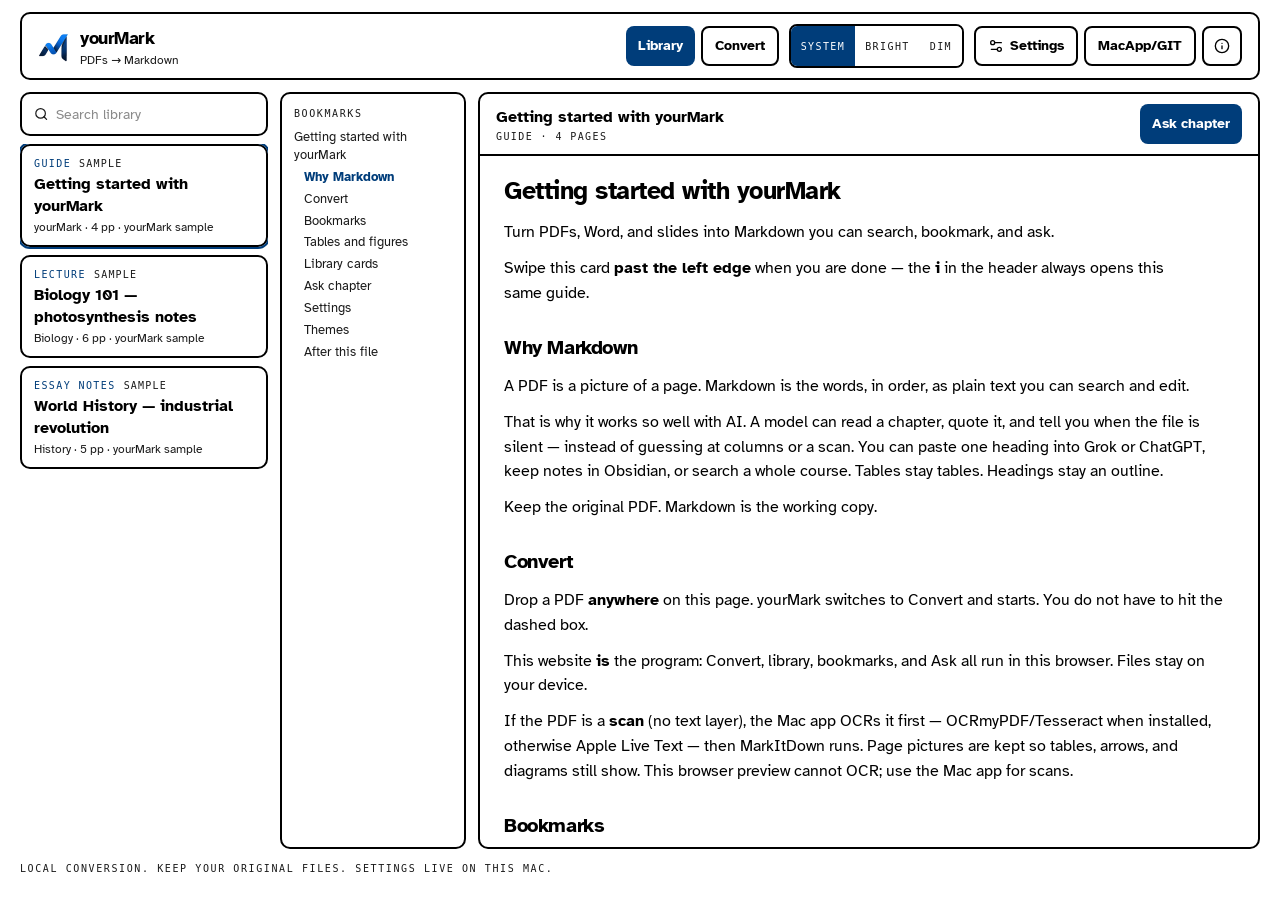
==== yourMark/index.html @ f0de99e9 "Getting started: OCR on the Mac app for scans." ====
<!DOCTYPE html>
<html lang="en">
  <head>
    <meta charset="utf-8" />
    <meta name="viewport" content="width=device-width, initial-scale=1" />
    <title>yourMark</title>
    <meta
      name="description"
      content="Convert PDFs to Markdown in this browser. Files stay on your device."
    />
    <link rel="icon" type="image/png" href="./favicon-32.png" />
    <link rel="icon" type="image/svg+xml" href="./favicon.svg" />
    <link rel="icon" type="image/png" sizes="32x32" href="./favicon.png" />
    <link rel="apple-touch-icon" href="./apple-touch-icon.png" />
    <link rel="apple-touch-icon" href="./apple-touch-icon.png" />
    <link rel="preconnect" href="https://fonts.googleapis.com" />
    <link rel="preconnect" href="https://fonts.gstatic.com" crossorigin />
    <link
      href="https://fonts.googleapis.com/css2?family=Atkinson+Hyperlegible:wght@400;700&display=swap"
      rel="stylesheet"
    />
    <script type="module" crossorigin src="/yourMark/assets/index-t9VsDjRq.js"></script>
    <link rel="stylesheet" crossorigin href="/yourMark/assets/index-DgCnzAIP.css">
  </head>
  <body>
    <div id="root"></div>
  </body>
</html>
---- yourMark/assets/index-DgCnzAIP.css ----
/*! tailwindcss v4.3.3 | MIT License | https://tailwindcss.com */
@layer properties{@supports (((-webkit-hyphens:none)) and (not (margin-trim:inline))) or ((-moz-orient:inline) and (not (color:rgb(from red r g b)))){*,:before,:after,::backdrop{--tw-rotate-x:initial;--tw-rotate-y:initial;--tw-rotate-z:initial;--tw-skew-x:initial;--tw-skew-y:initial;--tw-pan-x:initial;--tw-pan-y:initial;--tw-pinch-zoom:initial;--tw-space-y-reverse:0;--tw-border-style:solid;--tw-leading:initial;--tw-font-weight:initial;--tw-tracking:initial;--tw-shadow:0 0 #0000;--tw-shadow-color:initial;--tw-shadow-alpha:100%;--tw-inset-shadow:0 0 #0000;--tw-inset-shadow-color:initial;--tw-inset-shadow-alpha:100%;--tw-ring-color:initial;--tw-ring-shadow:0 0 #0000;--tw-inset-ring-color:initial;--tw-inset-ring-shadow:0 0 #0000;--tw-ring-inset:initial;--tw-ring-offset-width:0px;--tw-ring-offset-color:#fff;--tw-ring-offset-shadow:0 0 #0000;--tw-outline-style:solid;--tw-ease:initial}}}@layer theme{:root,:host{--font-sans:"Atkinson Hyperlegible", -apple-system, BlinkMacSystemFont, "Segoe UI", system-ui, sans-serif;--font-mono:ui-monospace, "SFMono-Regular", Menlo, Consolas, monospace;--color-red-500:oklch(63.7% .237 25.331);--color-zinc-50:oklch(98.5% 0 none);--color-zinc-400:oklch(70.5% .015 286.067);--color-zinc-500:oklch(55.2% .016 285.938);--color-zinc-900:oklch(21% .006 285.885);--color-zinc-950:oklch(14.1% .005 285.823);--color-neutral-100:oklch(97% 0 none);--color-neutral-300:oklch(87% 0 none);--color-neutral-700:oklch(37.1% 0 none);--color-neutral-900:oklch(20.5% 0 none);--color-black:#000;--color-white:#fff;--spacing:.25rem;--container-sm:24rem;--container-md:28rem;--container-xl:36rem;--text-xs:.75rem;--text-xs--line-height:calc(1 / .75);--text-sm:.875rem;--text-sm--line-height:calc(1.25 / .875);--text-lg:1.125rem;--text-lg--line-height:calc(1.75 / 1.125);--text-2xl:1.5rem;--text-2xl--line-height:calc(2 / 1.5);--font-weight-normal:400;--font-weight-medium:500;--font-weight-semibold:600;--font-weight-bold:700;--tracking-tight:-.025em;--tracking-wider:.05em;--leading-snug:1.375;--leading-relaxed:1.625;--radius-md:10px;--ease-out:cubic-bezier(0, 0, .2, 1);--default-transition-duration:.15s;--default-transition-timing-function:cubic-bezier(.4, 0, .2, 1);--default-font-family:var(--font-sans);--default-mono-font-family:var(--font-mono);--color-fg:var(--fg);--color-muted:var(--muted);--color-line:var(--line);--color-panel:var(--panel);--color-field:var(--field);--color-accent:var(--accent);--color-btn:var(--btn);--color-btn-text:var(--btn-text);--color-placeholder:var(--placeholder);--color-stale:var(--stale);--color-good:var(--good)}}@layer base{*,:after,:before,::backdrop{box-sizing:border-box;border:0 solid;margin:0;padding:0}::file-selector-button{box-sizing:border-box;border:0 solid;margin:0;padding:0}html,:host{-webkit-text-size-adjust:100%;tab-size:4;line-height:1.5;font-family:var(--default-font-family,-apple-system, BlinkMacSystemFont, "Segoe UI", Roboto, "Helvetica Neue", "Noto Sans", Arial, sans-serif, "Apple Color Emoji", "Segoe UI Emoji", "Segoe UI Symbol", "Noto Color Emoji");font-feature-settings:var(--default-font-feature-settings,normal);font-variation-settings:var(--default-font-variation-settings,normal);-webkit-tap-highlight-color:transparent}hr{height:0;color:inherit;border-top-width:1px}abbr:where([title]){-webkit-text-decoration:underline dotted;text-decoration:underline dotted}h1,h2,h3,h4,h5,h6{font-size:inherit;font-weight:inherit}a{color:inherit;-webkit-text-decoration:inherit;-webkit-text-decoration:inherit;-webkit-text-decoration:inherit;-webkit-text-decoration:inherit;text-decoration:inherit}b,strong{font-weight:bolder}code,kbd,samp,pre{font-family:var(--default-mono-font-family,ui-monospace, SFMono-Regular, Menlo, Monaco, Consolas, "Liberation Mono", "Courier New", monospace);font-feature-settings:var(--default-mono-font-feature-settings,normal);font-variation-settings:var(--default-mono-font-variation-settings,normal);font-size:1em}small{font-size:80%}sub,sup{vertical-align:baseline;font-size:75%;line-height:0;position:relative}sub{bottom:-.25em}sup{top:-.5em}table{text-indent:0;border-color:inherit;border-collapse:collapse}:-moz-focusring:where(:not(iframe)){outline:auto}progress{vertical-align:baseline}summary{display:list-item}ol,ul,menu{list-style:none}img,svg,video,canvas,audio,iframe,embed,object{vertical-align:middle;display:block}img,video{max-width:100%;height:auto}button,input,select,optgroup,textarea{font:inherit;font-feature-settings:inherit;font-variation-settings:inherit;letter-spacing:inherit;color:inherit;opacity:1;background-color:#0000;border-radius:0}::file-selector-button{font:inherit;font-feature-settings:inherit;font-variation-settings:inherit;letter-spacing:inherit;color:inherit;opacity:1;background-color:#0000;border-radius:0}:where(select:is([multiple],[size])) optgroup{font-weight:bolder}:where(select:is([multiple],[size])) optgroup option{padding-inline-start:20px}::file-selector-button{margin-inline-end:4px}::placeholder{opacity:1}@supports (not ((-webkit-appearance:-apple-pay-button))) or (contain-intrinsic-size:1px){::placeholder{color:currentColor}@supports (color:color-mix(in lab, red, red)){::placeholder{color:color-mix(in oklab, currentcolor 50%, transparent)}}}textarea{resize:vertical}::-webkit-search-decoration{-webkit-appearance:none}::-webkit-date-and-time-value{min-height:1lh;text-align:inherit}::-webkit-datetime-edit{display:inline-flex}::-webkit-datetime-edit-fields-wrapper{padding:0}::-webkit-datetime-edit{padding-block:0}::-webkit-datetime-edit-year-field{padding-block:0}::-webkit-datetime-edit-month-field{padding-block:0}::-webkit-datetime-edit-day-field{padding-block:0}::-webkit-datetime-edit-hour-field{padding-block:0}::-webkit-datetime-edit-minute-field{padding-block:0}::-webkit-datetime-edit-second-field{padding-block:0}::-webkit-datetime-edit-millisecond-field{padding-block:0}::-webkit-datetime-edit-meridiem-field{padding-block:0}::-webkit-calendar-picker-indicator{line-height:1}:-moz-ui-invalid{box-shadow:none}button,input:where([type=button],[type=reset],[type=submit]){appearance:button}::file-selector-button{appearance:button}::-webkit-inner-spin-button{height:auto}::-webkit-outer-spin-button{height:auto}[hidden]:where(:not([hidden=until-found])){display:none!important}html{-webkit-font-smoothing:antialiased;-moz-osx-font-smoothing:grayscale}html,body,#app{background:var(--bg);min-height:100%;color:var(--fg);font-family:var(--font-sans)}button:not(:disabled),[role=button]:not(:disabled){cursor:pointer}::selection{background:var(--accent)}@supports (color:color-mix(in lab, red, red)){::selection{background:color-mix(in oklab, var(--accent) 35%, transparent)}}}@layer components;@layer utilities{.visible{visibility:visible}.absolute{position:absolute}.fixed{position:fixed}.relative{position:relative}.static{position:static}.z-10{z-index:10}.z-50{z-index:50}.mx-auto{margin-inline:auto}.mt-0\.5{margin-top:calc(var(--spacing) * .5)}.mt-1{margin-top:var(--spacing)}.mt-2{margin-top:calc(var(--spacing) * 2)}.mt-3{margin-top:calc(var(--spacing) * 3)}.mt-4{margin-top:calc(var(--spacing) * 4)}.mt-5{margin-top:calc(var(--spacing) * 5)}.mt-6{margin-top:calc(var(--spacing) * 6)}.mt-8{margin-top:calc(var(--spacing) * 8)}.mr-1\.5{margin-right:calc(var(--spacing) * 1.5)}.mr-2{margin-right:calc(var(--spacing) * 2)}.mb-2{margin-bottom:calc(var(--spacing) * 2)}.ml-1{margin-left:var(--spacing)}.ml-auto{margin-left:auto}.block{display:block}.contents{display:contents}.flex{display:flex}.grid{display:grid}.hidden{display:none}.inline{display:inline}.inline-flex{display:inline-flex}.table{display:table}.size-3\.5{width:calc(var(--spacing) * 3.5);height:calc(var(--spacing) * 3.5)}.size-4{width:calc(var(--spacing) * 4);height:calc(var(--spacing) * 4)}.size-8{width:calc(var(--spacing) * 8);height:calc(var(--spacing) * 8)}.size-10{width:calc(var(--spacing) * 10);height:calc(var(--spacing) * 10)}.h-8{height:calc(var(--spacing) * 8)}.h-10{height:calc(var(--spacing) * 10)}.h-11{height:calc(var(--spacing) * 11)}.h-dvh{height:100dvh}.h-full{height:100%}.max-h-48{max-height:calc(var(--spacing) * 48)}.max-h-56{max-height:calc(var(--spacing) * 56)}.max-h-\[40vh\]{max-height:40vh}.min-h-0{min-height:0}.min-h-\[50vh\]{min-height:50vh}.min-h-screen{min-height:100vh}.w-8{width:calc(var(--spacing) * 8)}.w-fit{width:fit-content}.w-full{width:100%}.max-w-\[86rem\]{max-width:86rem}.max-w-md{max-width:var(--container-md)}.max-w-sm{max-width:var(--container-sm)}.max-w-xl{max-width:var(--container-xl)}.min-w-0{min-width:0}.min-w-\[11rem\]{min-width:11rem}.flex-1{flex:1}.shrink-0{flex-shrink:0}.transform{transform:var(--tw-rotate-x,) var(--tw-rotate-y,) var(--tw-rotate-z,) var(--tw-skew-x,) var(--tw-skew-y,)}.cursor-grab{cursor:grab}.cursor-grabbing{cursor:grabbing}.cursor-pointer{cursor:pointer}.touch-pan-y{--tw-pan-y:pan-y;touch-action:var(--tw-pan-x,) var(--tw-pan-y,) var(--tw-pinch-zoom,)}.grid-cols-1{grid-template-columns:repeat(1,minmax(0,1fr))}.flex-col{flex-direction:column}.flex-wrap{flex-wrap:wrap}.place-items-center{place-items:center}.items-baseline{align-items:baseline}.items-center{align-items:center}.items-start{align-items:flex-start}.justify-between{justify-content:space-between}.justify-center{justify-content:center}.gap-1{gap:var(--spacing)}.gap-1\.5{gap:calc(var(--spacing) * 1.5)}.gap-2{gap:calc(var(--spacing) * 2)}.gap-2\.5{gap:calc(var(--spacing) * 2.5)}.gap-3{gap:calc(var(--spacing) * 3)}:where(.space-y-1>:not(:last-child)){--tw-space-y-reverse:0;margin-block-start:calc(var(--spacing) * var(--tw-space-y-reverse));margin-block-end:calc(var(--spacing) * calc(1 - var(--tw-space-y-reverse)))}:where(.space-y-2>:not(:last-child)){--tw-space-y-reverse:0;margin-block-start:calc(calc(var(--spacing) * 2) * var(--tw-space-y-reverse));margin-block-end:calc(calc(var(--spacing) * 2) * calc(1 - var(--tw-space-y-reverse)))}:where(.space-y-3>:not(:last-child)){--tw-space-y-reverse:0;margin-block-start:calc(calc(var(--spacing) * 3) * var(--tw-space-y-reverse));margin-block-end:calc(calc(var(--spacing) * 3) * calc(1 - var(--tw-space-y-reverse)))}.self-start{align-self:flex-start}.truncate{text-overflow:ellipsis;white-space:nowrap;overflow:hidden}.overflow-hidden{overflow:hidden}.overflow-x-hidden{overflow-x:hidden}.overflow-y-auto{overflow-y:auto}.rounded-\[8px\]{border-radius:8px}.rounded-\[14px\]{border-radius:14px}.rounded-full{border-radius:2147483647px}.rounded-md{border-radius:var(--radius-md)}.border{border-style:var(--tw-border-style);border-width:1px}.border-\[length\:var\(--border-w\)\]{border-style:var(--tw-border-style);border-width:var(--border-w)}.border-t-\[length\:var\(--border-w\)\]{border-top-style:var(--tw-border-style);border-top-width:var(--border-w)}.border-b-\[length\:var\(--border-w\)\]{border-bottom-style:var(--tw-border-style);border-bottom-width:var(--border-w)}.border-dashed{--tw-border-style:dashed;border-style:dashed}.border-accent{border-color:var(--color-accent)}.border-line{border-color:var(--color-line)}.border-neutral-300{border-color:var(--color-neutral-300)}.bg-black\/10{background-color:#0000001a}@supports (color:color-mix(in lab, red, red)){.bg-black\/10{background-color:color-mix(in oklab, var(--color-black) 10%, transparent)}}.bg-btn{background-color:var(--color-btn)}.bg-field{background-color:var(--color-field)}.bg-panel{background-color:var(--color-panel)}.bg-transparent{background-color:#0000}.bg-zinc-50{background-color:var(--color-zinc-50)}.object-cover{object-fit:cover}.p-3{padding:calc(var(--spacing) * 3)}.p-4{padding:calc(var(--spacing) * 4)}.p-8{padding:calc(var(--spacing) * 8)}.px-2{padding-inline:calc(var(--spacing) * 2)}.px-2\.5{padding-inline:calc(var(--spacing) * 2.5)}.px-3{padding-inline:calc(var(--spacing) * 3)}.px-4{padding-inline:calc(var(--spacing) * 4)}.px-6{padding-inline:calc(var(--spacing) * 6)}.py-1{padding-block:var(--spacing)}.py-2{padding-block:calc(var(--spacing) * 2)}.py-2\.5{padding-block:calc(var(--spacing) * 2.5)}.py-4{padding-block:calc(var(--spacing) * 4)}.py-6{padding-block:calc(var(--spacing) * 6)}.py-12{padding-block:calc(var(--spacing) * 12)}.pt-3{padding-top:calc(var(--spacing) * 3)}.pb-3{padding-bottom:calc(var(--spacing) * 3)}.pb-6{padding-bottom:calc(var(--spacing) * 6)}.pl-6{padding-left:calc(var(--spacing) * 6)}.text-center{text-align:center}.text-left{text-align:left}.text-right{text-align:right}.font-mono{font-family:var(--font-mono)}.text-2xl{font-size:var(--text-2xl);line-height:var(--tw-leading,var(--text-2xl--line-height))}.text-lg{font-size:var(--text-lg);line-height:var(--tw-leading,var(--text-lg--line-height))}.text-sm{font-size:var(--text-sm);line-height:var(--tw-leading,var(--text-sm--line-height))}.text-xs{font-size:var(--text-xs);line-height:var(--tw-leading,var(--text-xs--line-height))}.text-\[10px\]{font-size:10px}.text-\[11px\]{font-size:11px}.text-\[13px\]{font-size:13px}.leading-relaxed{--tw-leading:var(--leading-relaxed);line-height:var(--leading-relaxed)}.leading-snug{--tw-leading:var(--leading-snug);line-height:var(--leading-snug)}.font-bold{--tw-font-weight:var(--font-weight-bold);font-weight:var(--font-weight-bold)}.font-medium{--tw-font-weight:var(--font-weight-medium);font-weight:var(--font-weight-medium)}.font-normal{--tw-font-weight:var(--font-weight-normal);font-weight:var(--font-weight-normal)}.font-semibold{--tw-font-weight:var(--font-weight-semibold);font-weight:var(--font-weight-semibold)}.tracking-\[0\.12em\]{--tw-tracking:.12em;letter-spacing:.12em}.tracking-\[0\.14em\]{--tw-tracking:.14em;letter-spacing:.14em}.tracking-\[0\.16em\]{--tw-tracking:.16em;letter-spacing:.16em}.tracking-\[0\.18em\]{--tw-tracking:.18em;letter-spacing:.18em}.tracking-tight{--tw-tracking:var(--tracking-tight);letter-spacing:var(--tracking-tight)}.tracking-wider{--tw-tracking:var(--tracking-wider);letter-spacing:var(--tracking-wider)}.break-words{overflow-wrap:break-word}.text-accent{color:var(--color-accent)}.text-btn-text{color:var(--color-btn-text)}.text-fg{color:var(--color-fg)}.text-good{color:var(--color-good)}.text-muted{color:var(--color-muted)}.text-red-500{color:var(--color-red-500)}.text-stale{color:var(--color-stale)}.text-zinc-500{color:var(--color-zinc-500)}.text-zinc-900{color:var(--color-zinc-900)}.capitalize{text-transform:capitalize}.uppercase{text-transform:uppercase}.underline-offset-4{text-underline-offset:4px}.accent-\[var\(--btn\)\]{accent-color:var(--btn)}.opacity-70{opacity:.7}.shadow-\[0_8px_24px_rgba\(0\,0\,0\,0\.18\)\]{--tw-shadow:0 8px 24px var(--tw-shadow-color,#0000002e);box-shadow:var(--tw-inset-shadow), var(--tw-inset-ring-shadow), var(--tw-ring-offset-shadow), var(--tw-ring-shadow), var(--tw-shadow)}.outline{outline-style:var(--tw-outline-style);outline-width:1px}.outline-2{outline-style:var(--tw-outline-style);outline-width:2px}.outline-\[var\(--accent\)\]{outline-color:var(--accent)}.outline-accent{outline-color:var(--color-accent)}.transition{transition-property:color,background-color,border-color,outline-color,text-decoration-color,fill,stroke,--tw-gradient-from,--tw-gradient-via,--tw-gradient-to,opacity,box-shadow,transform,translate,scale,rotate,filter,-webkit-backdrop-filter,backdrop-filter,display,content-visibility,overlay,pointer-events;transition-timing-function:var(--tw-ease,var(--default-transition-timing-function));transition-duration:var(--tw-duration,var(--default-transition-duration))}.ease-out{--tw-ease:var(--ease-out);transition-timing-function:var(--ease-out)}.outline-none{--tw-outline-style:none;outline-style:none}.select-none{-webkit-user-select:none;user-select:none}.placeholder\:text-placeholder::placeholder{color:var(--color-placeholder)}@media (hover:hover){.hover\:bg-field:hover{background-color:var(--color-field)}.hover\:bg-neutral-100:hover{background-color:var(--color-neutral-100)}.hover\:text-fg:hover{color:var(--color-fg)}.hover\:underline:hover{text-decoration-line:underline}}.disabled\:cursor-wait:disabled{cursor:wait}.disabled\:no-underline:disabled{text-decoration-line:none}.disabled\:opacity-50:disabled{opacity:.5}@media (width>=40rem){.sm\:inline-flex{display:inline-flex}.sm\:flex-row{flex-direction:row}.sm\:p-4{padding:calc(var(--spacing) * 4)}.sm\:p-6{padding:calc(var(--spacing) * 6)}.sm\:px-4{padding-inline:calc(var(--spacing) * 4)}.sm\:px-5{padding-inline:calc(var(--spacing) * 5)}.sm\:px-6{padding-inline:calc(var(--spacing) * 6)}}@media (width>=64rem){.lg\:col-span-3{grid-column:span 3/span 3}.lg\:max-h-\[calc\(100dvh-11rem\)\]{max-height:calc(100dvh - 11rem)}.lg\:max-h-none{max-height:none}.lg\:w-\[24rem\]{width:24rem}.lg\:grid-cols-\[minmax\(11rem\,20\%\)_minmax\(9rem\,15\%\)_minmax\(0\,1fr\)\]{grid-template-columns:minmax(11rem,20%) minmax(9rem,15%) minmax(0,1fr)}.lg\:flex-row{flex-direction:row}}@media (prefers-color-scheme:dark){.dark\:border-neutral-700{border-color:var(--color-neutral-700)}.dark\:bg-white\/20{background-color:#fff3}@supports (color:color-mix(in lab, red, red)){.dark\:bg-white\/20{background-color:color-mix(in oklab, var(--color-white) 20%, transparent)}}.dark\:bg-zinc-950{background-color:var(--color-zinc-950)}.dark\:text-zinc-50{color:var(--color-zinc-50)}.dark\:text-zinc-400{color:var(--color-zinc-400)}@media (hover:hover){.dark\:hover\:bg-neutral-900:hover{background-color:var(--color-neutral-900)}}}}:root{--lightningcss-light:initial;--lightningcss-dark: ;color-scheme:light dark;--bg:#fff;--fg:#000;--muted:#1a1a1a;--line:#000;--panel:#fff;--field:#fff;--accent:#003d7a;--btn:#003d7a;--btn-light:#b7dffc;--btn-press:#001a33;--btn-text:#fff;--kind:#000;--placeholder:#8a8a8a;--stale:#8b0000;--good:#0b6b3a;--border-w:2px;--radius:10px;--bezel:14px;--app-col:86rem}@media (prefers-color-scheme:dark){:root{--lightningcss-light: ;--lightningcss-dark:initial;--bg:#1a2332;--fg:#e8eef6;--muted:#9aadc2;--line:#3d4f66;--panel:#243044;--field:#15202e;--accent:#00a1e4;--btn:#0080b5;--btn-light:#b4eeff;--btn-press:#003d5c;--btn-text:#fff;--kind:#9aadc2;--placeholder:#6b7f96;--stale:#ffb4b4;--good:#8fce7a;--border-w:1px}}html.theme-bright{--lightningcss-light:initial;--lightningcss-dark: ;color-scheme:light;--bg:#d6c8b0;--fg:#2c261d;--muted:#5f564a;--line:#c0ae92;--panel:#e6dac4;--field:#eee3cf;--accent:#1e4a73;--btn:#1e4a73;--btn-light:#c7d7e6;--btn-press:#163656;--btn-text:#f4ead8;--kind:#5f564a;--placeholder:#8a7e6e;--stale:#8a3a2c;--good:#3a6840;--border-w:1px;background-color:#d6c8b0;background-image:radial-gradient(90% 70% at 50% -8%,#ffecd061,#0000 58%),radial-gradient(80% 55% at 100% 110%,#8c6e461f,#0000 52%),url("data:image/svg+xml,%3Csvg xmlns='http://www.w3.org/2000/svg' width='220' height='220'%3E%3Cfilter id='n'%3E%3CfeTurbulence type='fractalNoise' baseFrequency='0.8' numOctaves='4' stitchTiles='stitch'/%3E%3CfeColorMatrix type='saturate' values='0'/%3E%3C/filter%3E%3Crect width='100%25' height='100%25' filter='url(%23n)' opacity='0.42'/%3E%3C/svg%3E");background-size:auto,auto,180px 180px;background-attachment:fixed}html.theme-dim{--lightningcss-light: ;--lightningcss-dark:initial;color-scheme:dark;--bg:#1a2332;--fg:#e8eef6;--muted:#9aadc2;--line:#3d4f66;--panel:#243044;--field:#15202e;--accent:#00a1e4;--btn:#0080b5;--btn-light:#b4eeff;--btn-press:#003d5c;--btn-text:#fff;--kind:#9aadc2;--placeholder:#6b7f96;--stale:#ffb4b4;--good:#8fce7a;--border-w:1px}.pin{border:var(--border-w) solid var(--line);border-radius:var(--radius);background:var(--panel)}html.theme-bright body,html.theme-bright #app,html.theme-bright .app-frame{background:0 0}html.theme-bright .pin{background:linear-gradient(180deg, #fffaee52, transparent 46%), var(--panel);box-shadow:inset 0 1px #fffcf580,0 1px 2px #46321914}.md-body h1,.md-body h2,.md-body h3{text-wrap:balance;letter-spacing:-.02em;margin:1.4em 0 .45em;font-weight:700}.md-body h1{margin-top:0;font-size:1.55rem}.md-body h2{font-size:1.22rem}.md-body h3{font-size:1.05rem}.md-body p{text-wrap:pretty;margin:.7em 0;line-height:1.55}.md-body ul,.md-body ol{margin:.5em 0 .8em 1.2em;line-height:1.5}.md-body li+li{margin-top:.25em}.md-body table{border-collapse:collapse;width:100%;margin:.8em 0 1.1em;font-size:.9rem}.md-body img{border:var(--border-w) solid var(--line);background:var(--field);border-radius:8px;max-width:min(100%,36rem);height:auto;margin:.9em 0 1.1em;display:block}.md-body figure{margin:.9em 0 1.2em}.md-body figcaption{color:var(--muted);margin-top:.4em;font-size:.8rem}.md-body th,.md-body td{border:var(--border-w) solid var(--line);text-align:left;vertical-align:top;padding:.4rem .55rem}.md-body th{background:var(--accent)}@supports (color:color-mix(in lab, red, red)){.md-body th{background:color-mix(in oklab, var(--accent) 12%, var(--panel))}}.md-body th{font-weight:700}.md-body code{font-family:var(--font-mono);background:var(--field);border-radius:4px;padding:.08em .28em;font-size:.86em}.md-body pre{background:var(--field);border:var(--border-w) solid var(--line);font-family:var(--font-mono);border-radius:8px;padding:.85rem 1rem;font-size:.82rem;line-height:1.45;overflow-x:auto}.md-body blockquote{border-left:3px solid var(--accent);color:var(--muted);margin:.8em 0;padding-left:.85rem}.md-body hr{border:0;border-top:var(--border-w) solid var(--line);margin:1.4em 0}@media (prefers-reduced-motion:reduce){*{transition:none!important;animation:none!important}}@property --tw-rotate-x{syntax:"*";inherits:false}@property --tw-rotate-y{syntax:"*";inherits:false}@property --tw-rotate-z{syntax:"*";inherits:false}@property --tw-skew-x{syntax:"*";inherits:false}@property --tw-skew-y{syntax:"*";inherits:false}@property --tw-pan-x{syntax:"*";inherits:false}@property --tw-pan-y{syntax:"*";inherits:false}@property --tw-pinch-zoom{syntax:"*";inherits:false}@property --tw-space-y-reverse{syntax:"*";inherits:false;initial-value:0}@property --tw-border-style{syntax:"*";inherits:false;initial-value:solid}@property --tw-leading{syntax:"*";inherits:false}@property --tw-font-weight{syntax:"*";inherits:false}@property --tw-tracking{syntax:"*";inherits:false}@property --tw-shadow{syntax:"*";inherits:false;initial-value:0 0 #0000}@property --tw-shadow-color{syntax:"*";inherits:false}@property --tw-shadow-alpha{syntax:"<percentage>";inherits:false;initial-value:100%}@property --tw-inset-shadow{syntax:"*";inherits:false;initial-value:0 0 #0000}@property --tw-inset-shadow-color{syntax:"*";inherits:false}@property --tw-inset-shadow-alpha{syntax:"<percentage>";inherits:false;initial-value:100%}@property --tw-ring-color{syntax:"*";inherits:false}@property --tw-ring-shadow{syntax:"*";inherits:false;initial-value:0 0 #0000}@property --tw-inset-ring-color{syntax:"*";inherits:false}@property --tw-inset-ring-shadow{syntax:"*";inherits:false;initial-value:0 0 #0000}@property --tw-ring-inset{syntax:"*";inherits:false}@property --tw-ring-offset-width{syntax:"<length>";inherits:false;initial-value:0}@property --tw-ring-offset-color{syntax:"*";inherits:false;initial-value:#fff}@property --tw-ring-offset-shadow{syntax:"*";inherits:false;initial-value:0 0 #0000}@property --tw-outline-style{syntax:"*";inherits:false;initial-value:solid}@property --tw-ease{syntax:"*";inherits:false}
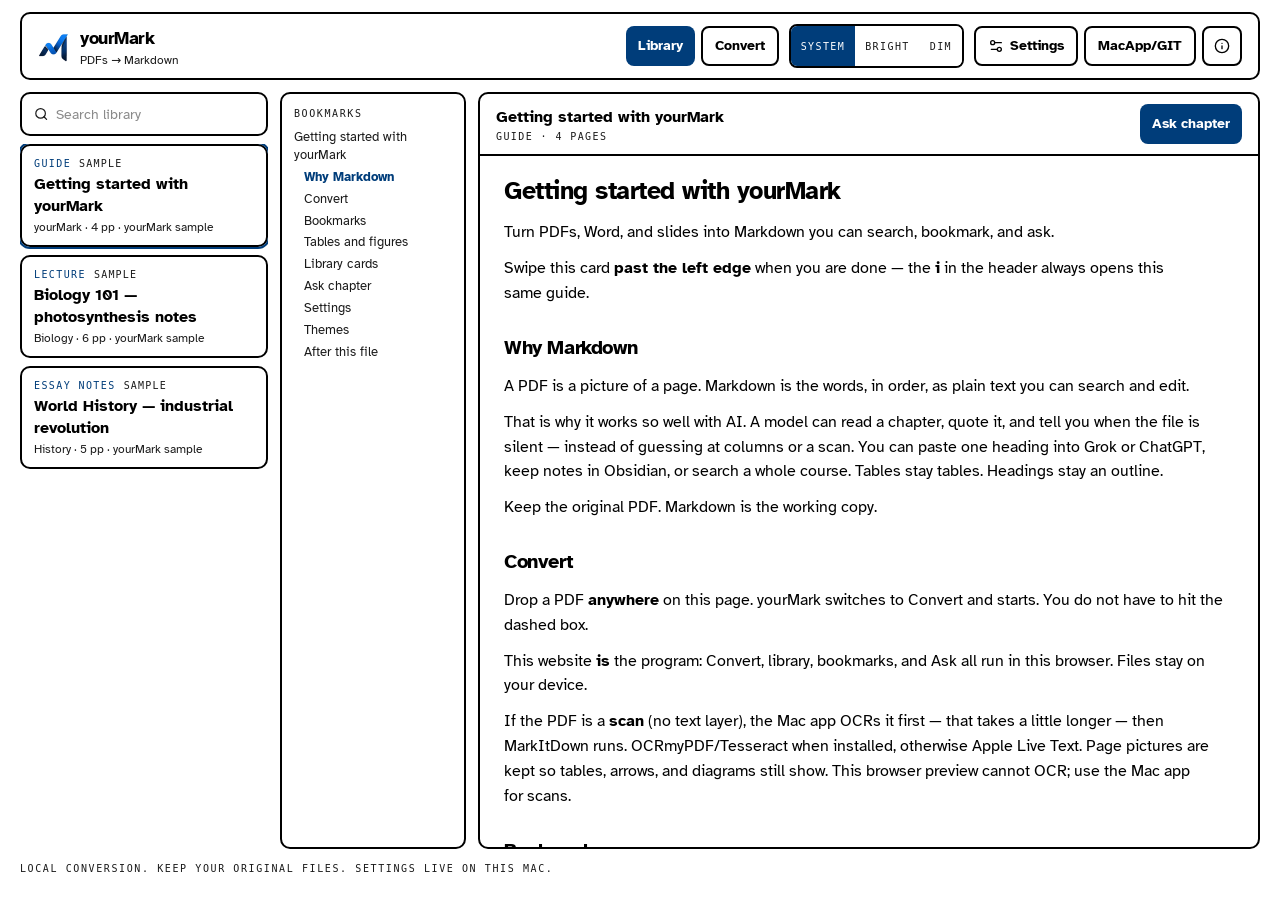
==== commit abb7b32e: "Getting started: OCR takes a little longer." ====
--- a/yourMark/index.html
+++ b/yourMark/index.html
@@ -19,7 +19,7 @@
       href="https://fonts.googleapis.com/css2?family=Atkinson+Hyperlegible:wght@400;700&display=swap"
       rel="stylesheet"
     />
-    <script type="module" crossorigin src="/yourMark/assets/index-t9VsDjRq.js"></script>
+    <script type="module" crossorigin src="/yourMark/assets/index-BZIYhoyD.js"></script>
     <link rel="stylesheet" crossorigin href="/yourMark/assets/index-DgCnzAIP.css">
   </head>
   <body>
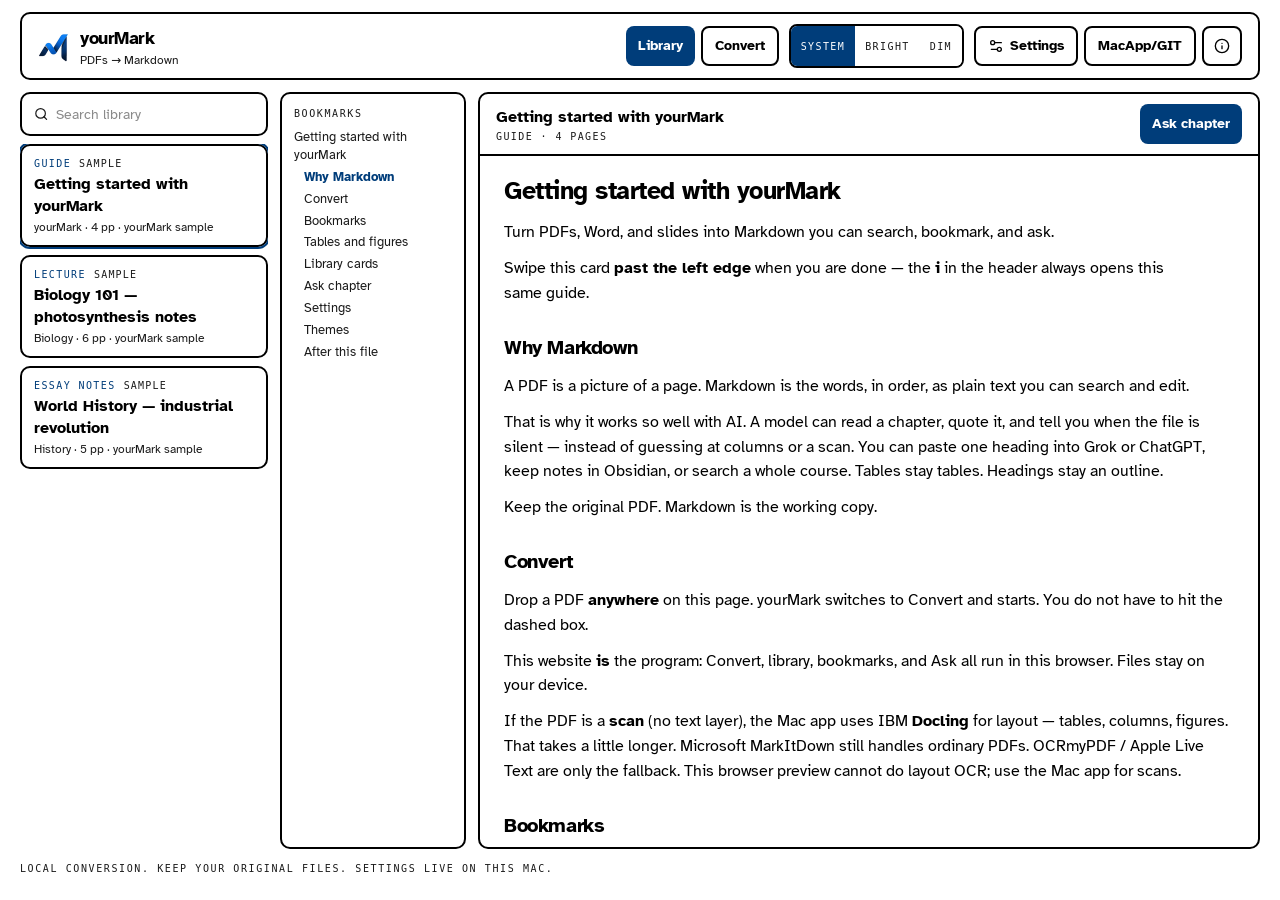
==== commit 71affa04: "Getting started: Docling layout OCR for scans." ====
--- a/yourMark/index.html
+++ b/yourMark/index.html
@@ -19,7 +19,7 @@
       href="https://fonts.googleapis.com/css2?family=Atkinson+Hyperlegible:wght@400;700&display=swap"
       rel="stylesheet"
     />
-    <script type="module" crossorigin src="/yourMark/assets/index-BZIYhoyD.js"></script>
+    <script type="module" crossorigin src="/yourMark/assets/index-_p7RpMYG.js"></script>
     <link rel="stylesheet" crossorigin href="/yourMark/assets/index-DgCnzAIP.css">
   </head>
   <body>
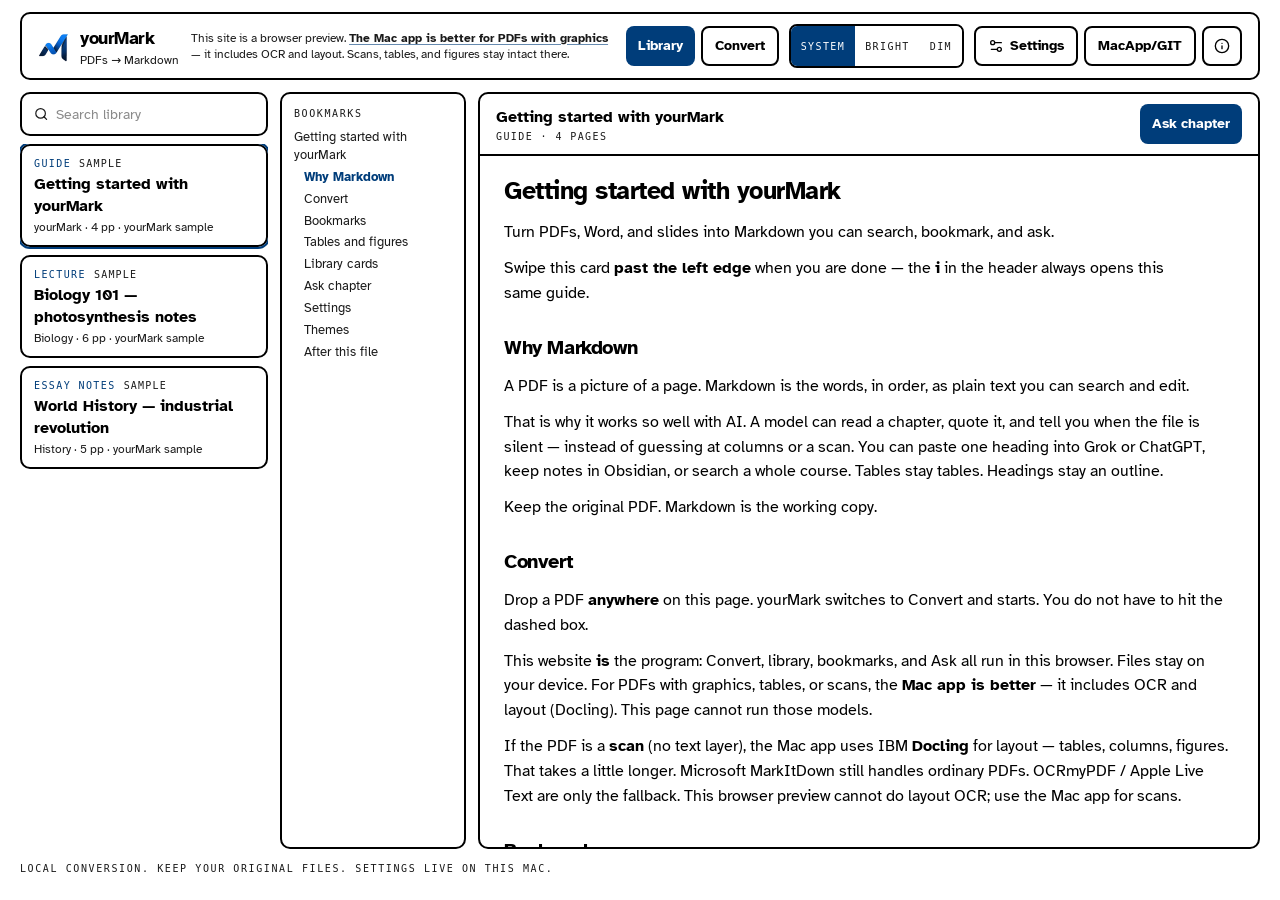
==== commit cbe99bd1: "Header: Mac app is better for PDFs with graphics." ====
--- a/yourMark/index.html
+++ b/yourMark/index.html
@@ -19,8 +19,8 @@
       href="https://fonts.googleapis.com/css2?family=Atkinson+Hyperlegible:wght@400;700&display=swap"
       rel="stylesheet"
     />
-    <script type="module" crossorigin src="/yourMark/assets/index-_p7RpMYG.js"></script>
-    <link rel="stylesheet" crossorigin href="/yourMark/assets/index-DgCnzAIP.css">
+    <script type="module" crossorigin src="/yourMark/assets/index-2q_hMhFU.js"></script>
+    <link rel="stylesheet" crossorigin href="/yourMark/assets/index-Cck8L9df.css">
   </head>
   <body>
     <div id="root"></div>
--- a/yourMark/assets/index-Cck8L9df.css
+++ b/yourMark/assets/index-Cck8L9df.css
@@ -0,0 +1,2 @@
+/*! tailwindcss v4.3.3 | MIT License | https://tailwindcss.com */
+@layer properties{@supports (((-webkit-hyphens:none)) and (not (margin-trim:inline))) or ((-moz-orient:inline) and (not (color:rgb(from red r g b)))){*,:before,:after,::backdrop{--tw-rotate-x:initial;--tw-rotate-y:initial;--tw-rotate-z:initial;--tw-skew-x:initial;--tw-skew-y:initial;--tw-pan-x:initial;--tw-pan-y:initial;--tw-pinch-zoom:initial;--tw-space-y-reverse:0;--tw-border-style:solid;--tw-leading:initial;--tw-font-weight:initial;--tw-tracking:initial;--tw-shadow:0 0 #0000;--tw-shadow-color:initial;--tw-shadow-alpha:100%;--tw-inset-shadow:0 0 #0000;--tw-inset-shadow-color:initial;--tw-inset-shadow-alpha:100%;--tw-ring-color:initial;--tw-ring-shadow:0 0 #0000;--tw-inset-ring-color:initial;--tw-inset-ring-shadow:0 0 #0000;--tw-ring-inset:initial;--tw-ring-offset-width:0px;--tw-ring-offset-color:#fff;--tw-ring-offset-shadow:0 0 #0000;--tw-outline-style:solid;--tw-ease:initial}}}@layer theme{:root,:host{--font-sans:"Atkinson Hyperlegible", -apple-system, BlinkMacSystemFont, "Segoe UI", system-ui, sans-serif;--font-mono:ui-monospace, "SFMono-Regular", Menlo, Consolas, monospace;--color-red-500:oklch(63.7% .237 25.331);--color-zinc-50:oklch(98.5% 0 none);--color-zinc-400:oklch(70.5% .015 286.067);--color-zinc-500:oklch(55.2% .016 285.938);--color-zinc-900:oklch(21% .006 285.885);--color-zinc-950:oklch(14.1% .005 285.823);--color-neutral-100:oklch(97% 0 none);--color-neutral-300:oklch(87% 0 none);--color-neutral-700:oklch(37.1% 0 none);--color-neutral-900:oklch(20.5% 0 none);--color-black:#000;--color-white:#fff;--spacing:.25rem;--container-sm:24rem;--container-md:28rem;--container-xl:36rem;--text-xs:.75rem;--text-xs--line-height:calc(1 / .75);--text-sm:.875rem;--text-sm--line-height:calc(1.25 / .875);--text-lg:1.125rem;--text-lg--line-height:calc(1.75 / 1.125);--text-2xl:1.5rem;--text-2xl--line-height:calc(2 / 1.5);--font-weight-normal:400;--font-weight-medium:500;--font-weight-semibold:600;--font-weight-bold:700;--tracking-tight:-.025em;--tracking-wider:.05em;--leading-snug:1.375;--leading-relaxed:1.625;--radius-md:10px;--ease-out:cubic-bezier(0, 0, .2, 1);--default-transition-duration:.15s;--default-transition-timing-function:cubic-bezier(.4, 0, .2, 1);--default-font-family:var(--font-sans);--default-mono-font-family:var(--font-mono);--color-fg:var(--fg);--color-muted:var(--muted);--color-line:var(--line);--color-panel:var(--panel);--color-field:var(--field);--color-accent:var(--accent);--color-btn:var(--btn);--color-btn-text:var(--btn-text);--color-placeholder:var(--placeholder);--color-stale:var(--stale);--color-good:var(--good)}}@layer base{*,:after,:before,::backdrop{box-sizing:border-box;border:0 solid;margin:0;padding:0}::file-selector-button{box-sizing:border-box;border:0 solid;margin:0;padding:0}html,:host{-webkit-text-size-adjust:100%;tab-size:4;line-height:1.5;font-family:var(--default-font-family,-apple-system, BlinkMacSystemFont, "Segoe UI", Roboto, "Helvetica Neue", "Noto Sans", Arial, sans-serif, "Apple Color Emoji", "Segoe UI Emoji", "Segoe UI Symbol", "Noto Color Emoji");font-feature-settings:var(--default-font-feature-settings,normal);font-variation-settings:var(--default-font-variation-settings,normal);-webkit-tap-highlight-color:transparent}hr{height:0;color:inherit;border-top-width:1px}abbr:where([title]){-webkit-text-decoration:underline dotted;text-decoration:underline dotted}h1,h2,h3,h4,h5,h6{font-size:inherit;font-weight:inherit}a{color:inherit;-webkit-text-decoration:inherit;-webkit-text-decoration:inherit;-webkit-text-decoration:inherit;-webkit-text-decoration:inherit;text-decoration:inherit}b,strong{font-weight:bolder}code,kbd,samp,pre{font-family:var(--default-mono-font-family,ui-monospace, SFMono-Regular, Menlo, Monaco, Consolas, "Liberation Mono", "Courier New", monospace);font-feature-settings:var(--default-mono-font-feature-settings,normal);font-variation-settings:var(--default-mono-font-variation-settings,normal);font-size:1em}small{font-size:80%}sub,sup{vertical-align:baseline;font-size:75%;line-height:0;position:relative}sub{bottom:-.25em}sup{top:-.5em}table{text-indent:0;border-color:inherit;border-collapse:collapse}:-moz-focusring:where(:not(iframe)){outline:auto}progress{vertical-align:baseline}summary{display:list-item}ol,ul,menu{list-style:none}img,svg,video,canvas,audio,iframe,embed,object{vertical-align:middle;display:block}img,video{max-width:100%;height:auto}button,input,select,optgroup,textarea{font:inherit;font-feature-settings:inherit;font-variation-settings:inherit;letter-spacing:inherit;color:inherit;opacity:1;background-color:#0000;border-radius:0}::file-selector-button{font:inherit;font-feature-settings:inherit;font-variation-settings:inherit;letter-spacing:inherit;color:inherit;opacity:1;background-color:#0000;border-radius:0}:where(select:is([multiple],[size])) optgroup{font-weight:bolder}:where(select:is([multiple],[size])) optgroup option{padding-inline-start:20px}::file-selector-button{margin-inline-end:4px}::placeholder{opacity:1}@supports (not ((-webkit-appearance:-apple-pay-button))) or (contain-intrinsic-size:1px){::placeholder{color:currentColor}@supports (color:color-mix(in lab, red, red)){::placeholder{color:color-mix(in oklab, currentcolor 50%, transparent)}}}textarea{resize:vertical}::-webkit-search-decoration{-webkit-appearance:none}::-webkit-date-and-time-value{min-height:1lh;text-align:inherit}::-webkit-datetime-edit{display:inline-flex}::-webkit-datetime-edit-fields-wrapper{padding:0}::-webkit-datetime-edit{padding-block:0}::-webkit-datetime-edit-year-field{padding-block:0}::-webkit-datetime-edit-month-field{padding-block:0}::-webkit-datetime-edit-day-field{padding-block:0}::-webkit-datetime-edit-hour-field{padding-block:0}::-webkit-datetime-edit-minute-field{padding-block:0}::-webkit-datetime-edit-second-field{padding-block:0}::-webkit-datetime-edit-millisecond-field{padding-block:0}::-webkit-datetime-edit-meridiem-field{padding-block:0}::-webkit-calendar-picker-indicator{line-height:1}:-moz-ui-invalid{box-shadow:none}button,input:where([type=button],[type=reset],[type=submit]){appearance:button}::file-selector-button{appearance:button}::-webkit-inner-spin-button{height:auto}::-webkit-outer-spin-button{height:auto}[hidden]:where(:not([hidden=until-found])){display:none!important}html{-webkit-font-smoothing:antialiased;-moz-osx-font-smoothing:grayscale}html,body,#app{background:var(--bg);min-height:100%;color:var(--fg);font-family:var(--font-sans)}button:not(:disabled),[role=button]:not(:disabled){cursor:pointer}::selection{background:var(--accent)}@supports (color:color-mix(in lab, red, red)){::selection{background:color-mix(in oklab, var(--accent) 35%, transparent)}}}@layer components;@layer utilities{.visible{visibility:visible}.absolute{position:absolute}.fixed{position:fixed}.relative{position:relative}.static{position:static}.z-10{z-index:10}.z-50{z-index:50}.mx-auto{margin-inline:auto}.mt-0\.5{margin-top:calc(var(--spacing) * .5)}.mt-1{margin-top:var(--spacing)}.mt-2{margin-top:calc(var(--spacing) * 2)}.mt-3{margin-top:calc(var(--spacing) * 3)}.mt-4{margin-top:calc(var(--spacing) * 4)}.mt-5{margin-top:calc(var(--spacing) * 5)}.mt-6{margin-top:calc(var(--spacing) * 6)}.mt-8{margin-top:calc(var(--spacing) * 8)}.mr-1\.5{margin-right:calc(var(--spacing) * 1.5)}.mr-2{margin-right:calc(var(--spacing) * 2)}.mb-2{margin-bottom:calc(var(--spacing) * 2)}.ml-1{margin-left:var(--spacing)}.ml-auto{margin-left:auto}.block{display:block}.contents{display:contents}.flex{display:flex}.grid{display:grid}.hidden{display:none}.inline{display:inline}.inline-flex{display:inline-flex}.table{display:table}.size-3\.5{width:calc(var(--spacing) * 3.5);height:calc(var(--spacing) * 3.5)}.size-4{width:calc(var(--spacing) * 4);height:calc(var(--spacing) * 4)}.size-8{width:calc(var(--spacing) * 8);height:calc(var(--spacing) * 8)}.size-10{width:calc(var(--spacing) * 10);height:calc(var(--spacing) * 10)}.h-8{height:calc(var(--spacing) * 8)}.h-10{height:calc(var(--spacing) * 10)}.h-11{height:calc(var(--spacing) * 11)}.h-dvh{height:100dvh}.h-full{height:100%}.max-h-48{max-height:calc(var(--spacing) * 48)}.max-h-56{max-height:calc(var(--spacing) * 56)}.max-h-\[40vh\]{max-height:40vh}.min-h-0{min-height:0}.min-h-\[50vh\]{min-height:50vh}.min-h-screen{min-height:100vh}.w-8{width:calc(var(--spacing) * 8)}.w-fit{width:fit-content}.w-full{width:100%}.max-w-\[86rem\]{max-width:86rem}.max-w-md{max-width:var(--container-md)}.max-w-sm{max-width:var(--container-sm)}.max-w-xl{max-width:var(--container-xl)}.min-w-0{min-width:0}.min-w-\[11rem\]{min-width:11rem}.flex-1{flex:1}.shrink-0{flex-shrink:0}.transform{transform:var(--tw-rotate-x,) var(--tw-rotate-y,) var(--tw-rotate-z,) var(--tw-skew-x,) var(--tw-skew-y,)}.cursor-grab{cursor:grab}.cursor-grabbing{cursor:grabbing}.cursor-pointer{cursor:pointer}.touch-pan-y{--tw-pan-y:pan-y;touch-action:var(--tw-pan-x,) var(--tw-pan-y,) var(--tw-pinch-zoom,)}.grid-cols-1{grid-template-columns:repeat(1,minmax(0,1fr))}.flex-col{flex-direction:column}.flex-wrap{flex-wrap:wrap}.place-items-center{place-items:center}.items-baseline{align-items:baseline}.items-center{align-items:center}.items-start{align-items:flex-start}.justify-between{justify-content:space-between}.justify-center{justify-content:center}.gap-1{gap:var(--spacing)}.gap-1\.5{gap:calc(var(--spacing) * 1.5)}.gap-2{gap:calc(var(--spacing) * 2)}.gap-2\.5{gap:calc(var(--spacing) * 2.5)}.gap-3{gap:calc(var(--spacing) * 3)}:where(.space-y-1>:not(:last-child)){--tw-space-y-reverse:0;margin-block-start:calc(var(--spacing) * var(--tw-space-y-reverse));margin-block-end:calc(var(--spacing) * calc(1 - var(--tw-space-y-reverse)))}:where(.space-y-2>:not(:last-child)){--tw-space-y-reverse:0;margin-block-start:calc(calc(var(--spacing) * 2) * var(--tw-space-y-reverse));margin-block-end:calc(calc(var(--spacing) * 2) * calc(1 - var(--tw-space-y-reverse)))}:where(.space-y-3>:not(:last-child)){--tw-space-y-reverse:0;margin-block-start:calc(calc(var(--spacing) * 3) * var(--tw-space-y-reverse));margin-block-end:calc(calc(var(--spacing) * 3) * calc(1 - var(--tw-space-y-reverse)))}.self-start{align-self:flex-start}.truncate{text-overflow:ellipsis;white-space:nowrap;overflow:hidden}.overflow-hidden{overflow:hidden}.overflow-x-hidden{overflow-x:hidden}.overflow-y-auto{overflow-y:auto}.rounded-\[8px\]{border-radius:8px}.rounded-\[14px\]{border-radius:14px}.rounded-full{border-radius:2147483647px}.rounded-md{border-radius:var(--radius-md)}.border{border-style:var(--tw-border-style);border-width:1px}.border-\[length\:var\(--border-w\)\]{border-style:var(--tw-border-style);border-width:var(--border-w)}.border-t-\[length\:var\(--border-w\)\]{border-top-style:var(--tw-border-style);border-top-width:var(--border-w)}.border-b-\[length\:var\(--border-w\)\]{border-bottom-style:var(--tw-border-style);border-bottom-width:var(--border-w)}.border-dashed{--tw-border-style:dashed;border-style:dashed}.border-accent{border-color:var(--color-accent)}.border-line{border-color:var(--color-line)}.border-neutral-300{border-color:var(--color-neutral-300)}.bg-black\/10{background-color:#0000001a}@supports (color:color-mix(in lab, red, red)){.bg-black\/10{background-color:color-mix(in oklab, var(--color-black) 10%, transparent)}}.bg-btn{background-color:var(--color-btn)}.bg-field{background-color:var(--color-field)}.bg-panel{background-color:var(--color-panel)}.bg-transparent{background-color:#0000}.bg-zinc-50{background-color:var(--color-zinc-50)}.object-cover{object-fit:cover}.p-3{padding:calc(var(--spacing) * 3)}.p-4{padding:calc(var(--spacing) * 4)}.p-8{padding:calc(var(--spacing) * 8)}.px-2{padding-inline:calc(var(--spacing) * 2)}.px-2\.5{padding-inline:calc(var(--spacing) * 2.5)}.px-3{padding-inline:calc(var(--spacing) * 3)}.px-4{padding-inline:calc(var(--spacing) * 4)}.px-6{padding-inline:calc(var(--spacing) * 6)}.py-1{padding-block:var(--spacing)}.py-2{padding-block:calc(var(--spacing) * 2)}.py-2\.5{padding-block:calc(var(--spacing) * 2.5)}.py-4{padding-block:calc(var(--spacing) * 4)}.py-6{padding-block:calc(var(--spacing) * 6)}.py-12{padding-block:calc(var(--spacing) * 12)}.pt-3{padding-top:calc(var(--spacing) * 3)}.pb-3{padding-bottom:calc(var(--spacing) * 3)}.pb-6{padding-bottom:calc(var(--spacing) * 6)}.pl-6{padding-left:calc(var(--spacing) * 6)}.text-center{text-align:center}.text-left{text-align:left}.text-right{text-align:right}.font-mono{font-family:var(--font-mono)}.text-2xl{font-size:var(--text-2xl);line-height:var(--tw-leading,var(--text-2xl--line-height))}.text-lg{font-size:var(--text-lg);line-height:var(--tw-leading,var(--text-lg--line-height))}.text-sm{font-size:var(--text-sm);line-height:var(--tw-leading,var(--text-sm--line-height))}.text-xs{font-size:var(--text-xs);line-height:var(--tw-leading,var(--text-xs--line-height))}.text-\[10px\]{font-size:10px}.text-\[11px\]{font-size:11px}.text-\[12px\]{font-size:12px}.text-\[13px\]{font-size:13px}.leading-relaxed{--tw-leading:var(--leading-relaxed);line-height:var(--leading-relaxed)}.leading-snug{--tw-leading:var(--leading-snug);line-height:var(--leading-snug)}.font-bold{--tw-font-weight:var(--font-weight-bold);font-weight:var(--font-weight-bold)}.font-medium{--tw-font-weight:var(--font-weight-medium);font-weight:var(--font-weight-medium)}.font-normal{--tw-font-weight:var(--font-weight-normal);font-weight:var(--font-weight-normal)}.font-semibold{--tw-font-weight:var(--font-weight-semibold);font-weight:var(--font-weight-semibold)}.tracking-\[0\.12em\]{--tw-tracking:.12em;letter-spacing:.12em}.tracking-\[0\.14em\]{--tw-tracking:.14em;letter-spacing:.14em}.tracking-\[0\.16em\]{--tw-tracking:.16em;letter-spacing:.16em}.tracking-\[0\.18em\]{--tw-tracking:.18em;letter-spacing:.18em}.tracking-tight{--tw-tracking:var(--tracking-tight);letter-spacing:var(--tracking-tight)}.tracking-wider{--tw-tracking:var(--tracking-wider);letter-spacing:var(--tracking-wider)}.break-words{overflow-wrap:break-word}.text-accent{color:var(--color-accent)}.text-btn-text{color:var(--color-btn-text)}.text-fg{color:var(--color-fg)}.text-good{color:var(--color-good)}.text-muted{color:var(--color-muted)}.text-red-500{color:var(--color-red-500)}.text-stale{color:var(--color-stale)}.text-zinc-500{color:var(--color-zinc-500)}.text-zinc-900{color:var(--color-zinc-900)}.capitalize{text-transform:capitalize}.uppercase{text-transform:uppercase}.underline{text-decoration-line:underline}.decoration-accent\/60{-webkit-text-decoration-color:var(--color-accent);-webkit-text-decoration-color:var(--color-accent);-webkit-text-decoration-color:var(--color-accent);text-decoration-color:var(--color-accent)}@supports (color:color-mix(in lab, red, red)){.decoration-accent\/60{-webkit-text-decoration-color:color-mix(in oklab, var(--color-accent) 60%, transparent);-webkit-text-decoration-color:color-mix(in oklab, var(--color-accent) 60%, transparent);-webkit-text-decoration-color:color-mix(in oklab, var(--color-accent) 60%, transparent);text-decoration-color:color-mix(in oklab, var(--color-accent) 60%, transparent)}}.underline-offset-2{text-underline-offset:2px}.underline-offset-4{text-underline-offset:4px}.accent-\[var\(--btn\)\]{accent-color:var(--btn)}.opacity-70{opacity:.7}.shadow-\[0_8px_24px_rgba\(0\,0\,0\,0\.18\)\]{--tw-shadow:0 8px 24px var(--tw-shadow-color,#0000002e);box-shadow:var(--tw-inset-shadow), var(--tw-inset-ring-shadow), var(--tw-ring-offset-shadow), var(--tw-ring-shadow), var(--tw-shadow)}.outline{outline-style:var(--tw-outline-style);outline-width:1px}.outline-2{outline-style:var(--tw-outline-style);outline-width:2px}.outline-\[var\(--accent\)\]{outline-color:var(--accent)}.outline-accent{outline-color:var(--color-accent)}.transition{transition-property:color,background-color,border-color,outline-color,text-decoration-color,fill,stroke,--tw-gradient-from,--tw-gradient-via,--tw-gradient-to,opacity,box-shadow,transform,translate,scale,rotate,filter,-webkit-backdrop-filter,backdrop-filter,display,content-visibility,overlay,pointer-events;transition-timing-function:var(--tw-ease,var(--default-transition-timing-function));transition-duration:var(--tw-duration,var(--default-transition-duration))}.ease-out{--tw-ease:var(--ease-out);transition-timing-function:var(--ease-out)}.outline-none{--tw-outline-style:none;outline-style:none}.select-none{-webkit-user-select:none;user-select:none}.placeholder\:text-placeholder::placeholder{color:var(--color-placeholder)}@media (hover:hover){.hover\:bg-field:hover{background-color:var(--color-field)}.hover\:bg-neutral-100:hover{background-color:var(--color-neutral-100)}.hover\:text-fg:hover{color:var(--color-fg)}.hover\:underline:hover{text-decoration-line:underline}}.disabled\:cursor-wait:disabled{cursor:wait}.disabled\:no-underline:disabled{text-decoration-line:none}.disabled\:opacity-50:disabled{opacity:.5}@media (width>=40rem){.sm\:inline-flex{display:inline-flex}.sm\:max-w-xl{max-width:var(--container-xl)}.sm\:flex-row{flex-direction:row}.sm\:p-4{padding:calc(var(--spacing) * 4)}.sm\:p-6{padding:calc(var(--spacing) * 6)}.sm\:px-4{padding-inline:calc(var(--spacing) * 4)}.sm\:px-5{padding-inline:calc(var(--spacing) * 5)}.sm\:px-6{padding-inline:calc(var(--spacing) * 6)}}@media (width>=64rem){.lg\:col-span-3{grid-column:span 3/span 3}.lg\:max-h-\[calc\(100dvh-11rem\)\]{max-height:calc(100dvh - 11rem)}.lg\:max-h-none{max-height:none}.lg\:w-\[24rem\]{width:24rem}.lg\:grid-cols-\[minmax\(11rem\,20\%\)_minmax\(9rem\,15\%\)_minmax\(0\,1fr\)\]{grid-template-columns:minmax(11rem,20%) minmax(9rem,15%) minmax(0,1fr)}.lg\:flex-row{flex-direction:row}}@media (prefers-color-scheme:dark){.dark\:border-neutral-700{border-color:var(--color-neutral-700)}.dark\:bg-white\/20{background-color:#fff3}@supports (color:color-mix(in lab, red, red)){.dark\:bg-white\/20{background-color:color-mix(in oklab, var(--color-white) 20%, transparent)}}.dark\:bg-zinc-950{background-color:var(--color-zinc-950)}.dark\:text-zinc-50{color:var(--color-zinc-50)}.dark\:text-zinc-400{color:var(--color-zinc-400)}@media (hover:hover){.dark\:hover\:bg-neutral-900:hover{background-color:var(--color-neutral-900)}}}}:root{--lightningcss-light:initial;--lightningcss-dark: ;color-scheme:light dark;--bg:#fff;--fg:#000;--muted:#1a1a1a;--line:#000;--panel:#fff;--field:#fff;--accent:#003d7a;--btn:#003d7a;--btn-light:#b7dffc;--btn-press:#001a33;--btn-text:#fff;--kind:#000;--placeholder:#8a8a8a;--stale:#8b0000;--good:#0b6b3a;--border-w:2px;--radius:10px;--bezel:14px;--app-col:86rem}@media (prefers-color-scheme:dark){:root{--lightningcss-light: ;--lightningcss-dark:initial;--bg:#1a2332;--fg:#e8eef6;--muted:#9aadc2;--line:#3d4f66;--panel:#243044;--field:#15202e;--accent:#00a1e4;--btn:#0080b5;--btn-light:#b4eeff;--btn-press:#003d5c;--btn-text:#fff;--kind:#9aadc2;--placeholder:#6b7f96;--stale:#ffb4b4;--good:#8fce7a;--border-w:1px}}html.theme-bright{--lightningcss-light:initial;--lightningcss-dark: ;color-scheme:light;--bg:#d6c8b0;--fg:#2c261d;--muted:#5f564a;--line:#c0ae92;--panel:#e6dac4;--field:#eee3cf;--accent:#1e4a73;--btn:#1e4a73;--btn-light:#c7d7e6;--btn-press:#163656;--btn-text:#f4ead8;--kind:#5f564a;--placeholder:#8a7e6e;--stale:#8a3a2c;--good:#3a6840;--border-w:1px;background-color:#d6c8b0;background-image:radial-gradient(90% 70% at 50% -8%,#ffecd061,#0000 58%),radial-gradient(80% 55% at 100% 110%,#8c6e461f,#0000 52%),url("data:image/svg+xml,%3Csvg xmlns='http://www.w3.org/2000/svg' width='220' height='220'%3E%3Cfilter id='n'%3E%3CfeTurbulence type='fractalNoise' baseFrequency='0.8' numOctaves='4' stitchTiles='stitch'/%3E%3CfeColorMatrix type='saturate' values='0'/%3E%3C/filter%3E%3Crect width='100%25' height='100%25' filter='url(%23n)' opacity='0.42'/%3E%3C/svg%3E");background-size:auto,auto,180px 180px;background-attachment:fixed}html.theme-dim{--lightningcss-light: ;--lightningcss-dark:initial;color-scheme:dark;--bg:#1a2332;--fg:#e8eef6;--muted:#9aadc2;--line:#3d4f66;--panel:#243044;--field:#15202e;--accent:#00a1e4;--btn:#0080b5;--btn-light:#b4eeff;--btn-press:#003d5c;--btn-text:#fff;--kind:#9aadc2;--placeholder:#6b7f96;--stale:#ffb4b4;--good:#8fce7a;--border-w:1px}.pin{border:var(--border-w) solid var(--line);border-radius:var(--radius);background:var(--panel)}html.theme-bright body,html.theme-bright #app,html.theme-bright .app-frame{background:0 0}html.theme-bright .pin{background:linear-gradient(180deg, #fffaee52, transparent 46%), var(--panel);box-shadow:inset 0 1px #fffcf580,0 1px 2px #46321914}.md-body h1,.md-body h2,.md-body h3{text-wrap:balance;letter-spacing:-.02em;margin:1.4em 0 .45em;font-weight:700}.md-body h1{margin-top:0;font-size:1.55rem}.md-body h2{font-size:1.22rem}.md-body h3{font-size:1.05rem}.md-body p{text-wrap:pretty;margin:.7em 0;line-height:1.55}.md-body ul,.md-body ol{margin:.5em 0 .8em 1.2em;line-height:1.5}.md-body li+li{margin-top:.25em}.md-body table{border-collapse:collapse;width:100%;margin:.8em 0 1.1em;font-size:.9rem}.md-body img{border:var(--border-w) solid var(--line);background:var(--field);border-radius:8px;max-width:min(100%,36rem);height:auto;margin:.9em 0 1.1em;display:block}.md-body figure{margin:.9em 0 1.2em}.md-body figcaption{color:var(--muted);margin-top:.4em;font-size:.8rem}.md-body th,.md-body td{border:var(--border-w) solid var(--line);text-align:left;vertical-align:top;padding:.4rem .55rem}.md-body th{background:var(--accent)}@supports (color:color-mix(in lab, red, red)){.md-body th{background:color-mix(in oklab, var(--accent) 12%, var(--panel))}}.md-body th{font-weight:700}.md-body code{font-family:var(--font-mono);background:var(--field);border-radius:4px;padding:.08em .28em;font-size:.86em}.md-body pre{background:var(--field);border:var(--border-w) solid var(--line);font-family:var(--font-mono);border-radius:8px;padding:.85rem 1rem;font-size:.82rem;line-height:1.45;overflow-x:auto}.md-body blockquote{border-left:3px solid var(--accent);color:var(--muted);margin:.8em 0;padding-left:.85rem}.md-body hr{border:0;border-top:var(--border-w) solid var(--line);margin:1.4em 0}@media (prefers-reduced-motion:reduce){*{transition:none!important;animation:none!important}}@property --tw-rotate-x{syntax:"*";inherits:false}@property --tw-rotate-y{syntax:"*";inherits:false}@property --tw-rotate-z{syntax:"*";inherits:false}@property --tw-skew-x{syntax:"*";inherits:false}@property --tw-skew-y{syntax:"*";inherits:false}@property --tw-pan-x{syntax:"*";inherits:false}@property --tw-pan-y{syntax:"*";inherits:false}@property --tw-pinch-zoom{syntax:"*";inherits:false}@property --tw-space-y-reverse{syntax:"*";inherits:false;initial-value:0}@property --tw-border-style{syntax:"*";inherits:false;initial-value:solid}@property --tw-leading{syntax:"*";inherits:false}@property --tw-font-weight{syntax:"*";inherits:false}@property --tw-tracking{syntax:"*";inherits:false}@property --tw-shadow{syntax:"*";inherits:false;initial-value:0 0 #0000}@property --tw-shadow-color{syntax:"*";inherits:false}@property --tw-shadow-alpha{syntax:"<percentage>";inherits:false;initial-value:100%}@property --tw-inset-shadow{syntax:"*";inherits:false;initial-value:0 0 #0000}@property --tw-inset-shadow-color{syntax:"*";inherits:false}@property --tw-inset-shadow-alpha{syntax:"<percentage>";inherits:false;initial-value:100%}@property --tw-ring-color{syntax:"*";inherits:false}@property --tw-ring-shadow{syntax:"*";inherits:false;initial-value:0 0 #0000}@property --tw-inset-ring-color{syntax:"*";inherits:false}@property --tw-inset-ring-shadow{syntax:"*";inherits:false;initial-value:0 0 #0000}@property --tw-ring-inset{syntax:"*";inherits:false}@property --tw-ring-offset-width{syntax:"<length>";inherits:false;initial-value:0}@property --tw-ring-offset-color{syntax:"*";inherits:false;initial-value:#fff}@property --tw-ring-offset-shadow{syntax:"*";inherits:false;initial-value:0 0 #0000}@property --tw-outline-style{syntax:"*";inherits:false;initial-value:solid}@property --tw-ease{syntax:"*";inherits:false}
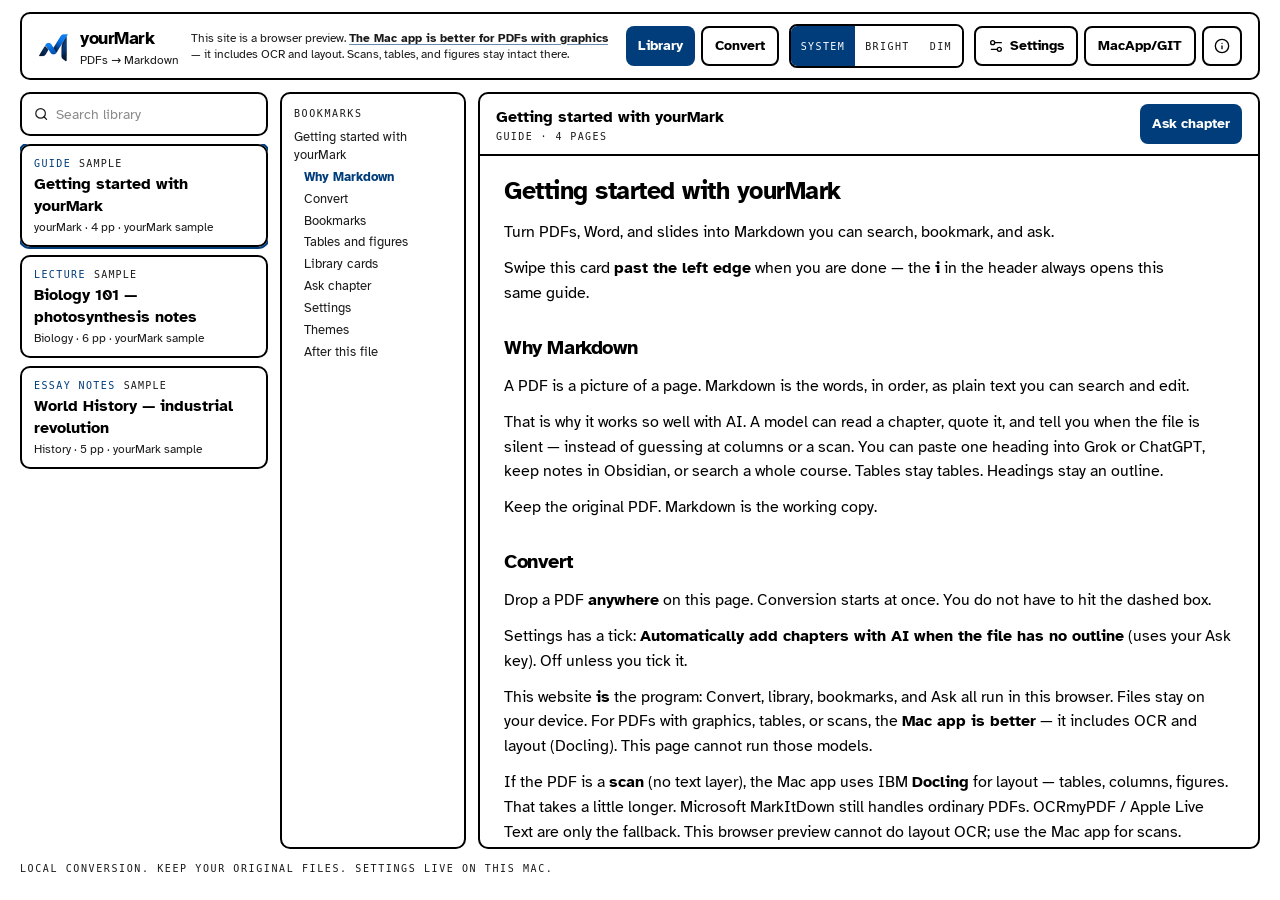
==== commit ec0fe94f: "Drop anywhere; optional AI chapters in Settings." ====
--- a/yourMark/index.html
+++ b/yourMark/index.html
@@ -19,7 +19,7 @@
       href="https://fonts.googleapis.com/css2?family=Atkinson+Hyperlegible:wght@400;700&display=swap"
       rel="stylesheet"
     />
-    <script type="module" crossorigin src="/yourMark/assets/index-2q_hMhFU.js"></script>
+    <script type="module" crossorigin src="/yourMark/assets/index-Cnq8ai4u.js"></script>
     <link rel="stylesheet" crossorigin href="/yourMark/assets/index-Cck8L9df.css">
   </head>
   <body>
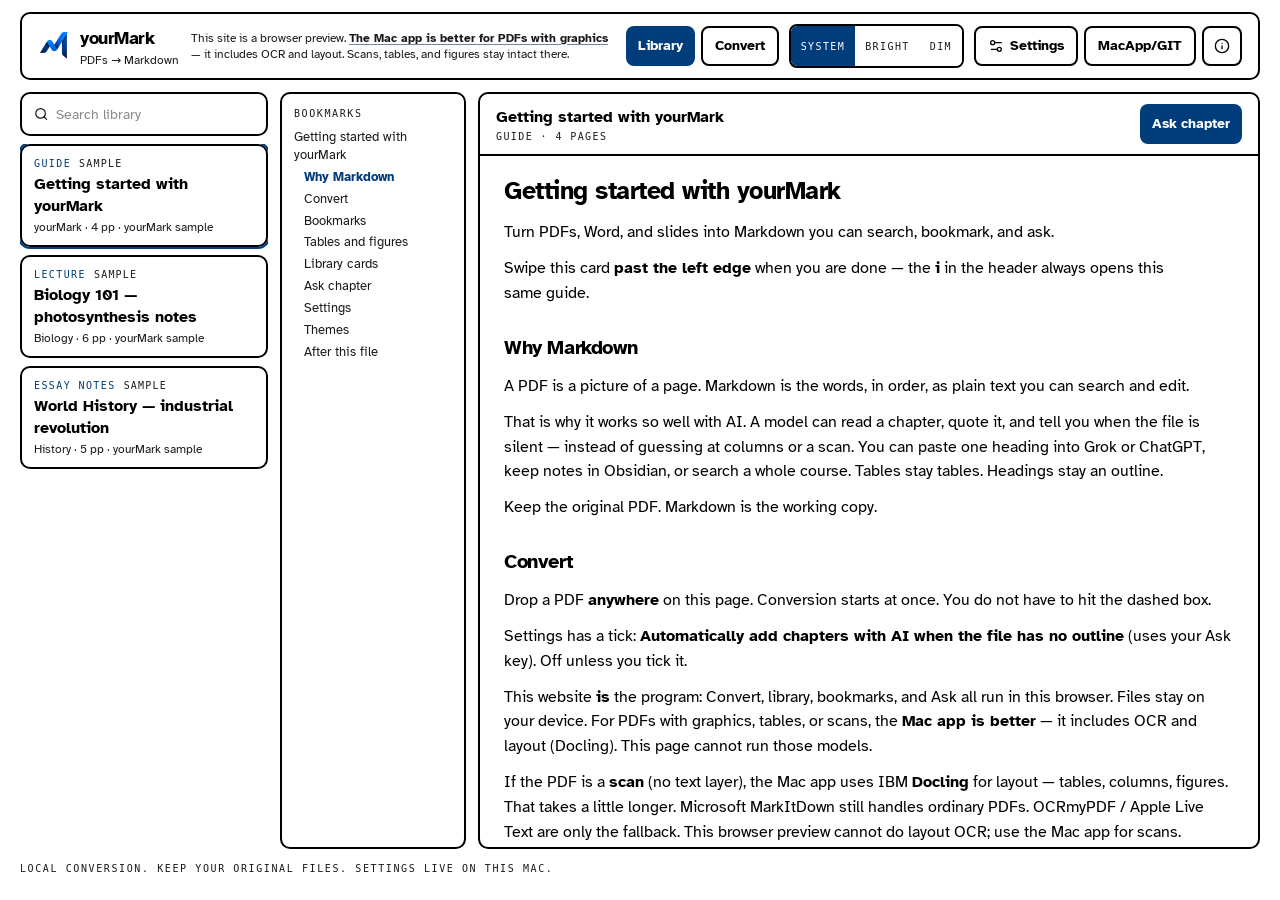
==== commit b7aabc77: "Round the website icons." ====
--- a/yourMark/index.html
+++ b/yourMark/index.html
@@ -19,7 +19,7 @@
       href="https://fonts.googleapis.com/css2?family=Atkinson+Hyperlegible:wght@400;700&display=swap"
       rel="stylesheet"
     />
-    <script type="module" crossorigin src="/yourMark/assets/index-Cnq8ai4u.js"></script>
+    <script type="module" crossorigin src="/yourMark/assets/index-BBxL4nU7.js"></script>
     <link rel="stylesheet" crossorigin href="/yourMark/assets/index-Cck8L9df.css">
   </head>
   <body>
